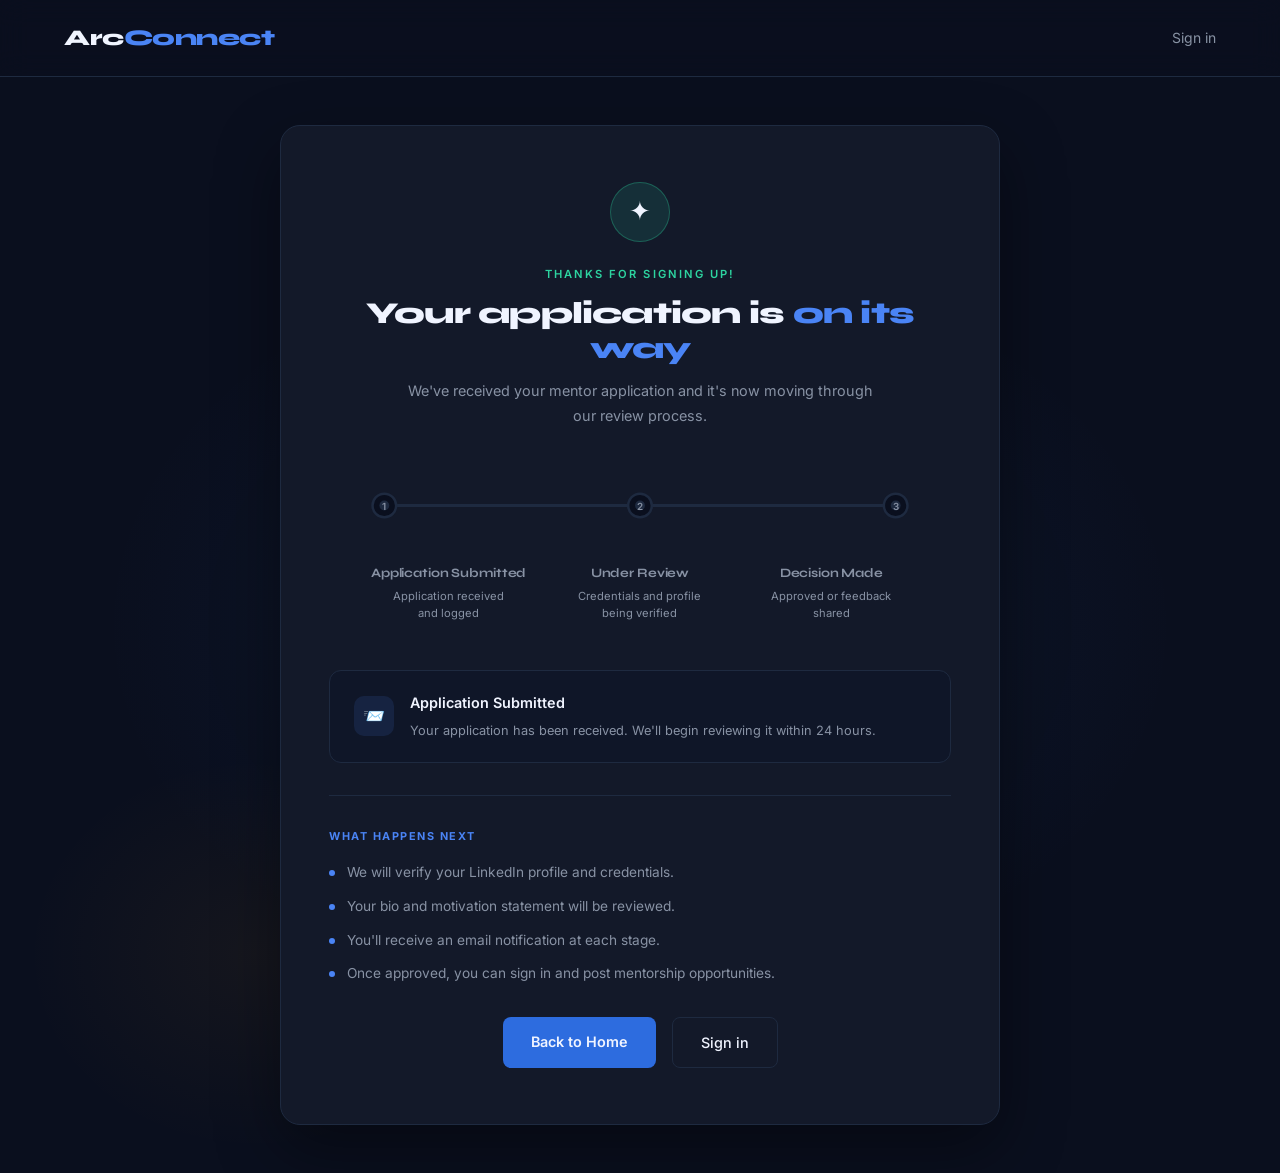
==== public/track.html @ 40a2a5db "Initial commit: ArcConnect project" ====
<!DOCTYPE html>
<html lang="en">
<head>
  <meta charset="UTF-8"/>
  <meta name="viewport" content="width=device-width, initial-scale=1.0"/>
  <title>Application Tracking — ArcConnect</title>
  <link rel="preconnect" href="https://fonts.googleapis.com"/>
  <link href="https://fonts.googleapis.com/css2?family=Syne:wght@400;600;700;800&family=Inter:wght@300;400;500;600&display=swap" rel="stylesheet"/>
  <link rel="stylesheet" href="css/track.css"/>
</head>
<body>

  <!-- NAV -->
  <nav>
    <a href="index.html" class="logo">Arc<span>Connect</span></a>
    <a href="login.html" class="nav-link">Sign in</a>
  </nav>

  <div class="page">
    <div class="page-bg"></div>

    <div class="track-card">

      <!-- Header -->
      <div class="confirm-icon">✦</div>
      <p class="track-eyebrow">Application received</p>
      <h1 class="track-title">Your application is <em>on its way</em></h1>
      <p class="track-desc" id="trackDesc">
        We've received your application and it's now moving through our review process. You'll be notified at each stage.
      </p>

      <!-- Animated tracker SVG -->
      <div class="tracker-wrap">
        <svg id="trackSvg" viewBox="0 0 600 60" xmlns="http://www.w3.org/2000/svg">
          <defs>
            <linearGradient id="lineGrad" x1="0%" y1="0%" x2="100%" y2="0%">
              <stop offset="0%"   stop-color="#2D6CDF"/>
              <stop offset="50%"  stop-color="#4A84F5"/>
              <stop offset="100%" stop-color="#2DD4A0"/>
            </linearGradient>
            <filter id="glow">
              <feGaussianBlur stdDeviation="3" result="b"/>
              <feMerge><feMergeNode in="b"/><feMergeNode in="SourceGraphic"/></feMerge>
            </filter>
          </defs>

          <!-- Base track -->
          <line x1="40" y1="30" x2="560" y2="30" stroke="#1E2A40" stroke-width="3" stroke-linecap="round"/>

          <!-- Animated fill line -->
          <line id="fillLine" x1="40" y1="30" x2="40" y2="30"
                stroke="url(#lineGrad)" stroke-width="3" stroke-linecap="round"
                filter="url(#glow)"/>

          <!-- Travelling dot -->
          <circle id="travelDot" cx="40" cy="30" r="6" fill="#ffffff" opacity="0" filter="url(#glow)"/>

          <!-- Stage nodes -->
          <circle id="node0" cx="40"  cy="30" r="12" fill="#0A0F1E" stroke="#1E2A40" stroke-width="2.5"/>
          <circle id="dot0"  cx="40"  cy="30" r="5"  fill="#1E2A40"/>
          <text   id="num0"  x="40"   y="35"  text-anchor="middle" font-family="Inter" font-size="10" font-weight="600" fill="#8892A4">1</text>

          <circle id="node1" cx="300" cy="30" r="12" fill="#0A0F1E" stroke="#1E2A40" stroke-width="2.5"/>
          <circle id="dot1"  cx="300" cy="30" r="5"  fill="#1E2A40"/>
          <text   id="num1"  x="300"  y="35"  text-anchor="middle" font-family="Inter" font-size="10" font-weight="600" fill="#8892A4">2</text>

          <circle id="node2" cx="560" cy="30" r="12" fill="#0A0F1E" stroke="#1E2A40" stroke-width="2.5"/>
          <circle id="dot2"  cx="560" cy="30" r="5"  fill="#1E2A40"/>
          <text   id="num2"  x="560"  y="35"  text-anchor="middle" font-family="Inter" font-size="10" font-weight="600" fill="#8892A4">3</text>
        </svg>

        <!-- Stage labels -->
        <div class="stage-labels">
          <div class="stage-label">
            <span class="stage-name pending" id="stageName0">Submitted</span>
            <span class="stage-desc">Application received and logged</span>
          </div>
          <div class="stage-label">
            <span class="stage-name pending" id="stageName1">Under Review</span>
            <span class="stage-desc">Credentials and profile being verified</span>
          </div>
          <div class="stage-label">
            <span class="stage-name pending" id="stageName2">Decision</span>
            <span class="stage-desc">Approved or feedback shared</span>
          </div>
        </div>
      </div>

      <!-- Current status box -->
      <div class="status-box">
        <div class="status-icon" style="background:rgba(74,132,245,0.12);">📨</div>
        <div class="status-text">
          <strong id="statusTitle">Application Submitted</strong>
          <span   id="statusDesc">Your application has been received. We'll begin reviewing it within 24 hours.</span>
        </div>
      </div>

      <!-- What happens next -->
      <div class="next-steps" id="nextSteps">
        <p class="next-label">What happens next</p>
        <ul class="next-list" id="nextList"></ul>
      </div>

      <!-- Reviewer panel -->
      <div class="reviewer-panel" id="reviewerPanel" hidden>
        <!-- same as before -->
      </div>

      <!-- Actions -->
      <div class="track-actions" id="trackActions">
        <!-- Will be replaced dynamically by track.js -->
        <a href="index.html" class="btn-primary">Back to Home</a>
        <a href="login.html" class="btn-secondary">Sign in</a>
      </div>

    </div>
  </div>

  <script src="js/track.js"></script>
</body>
</html>
---- public/css/track.css ----
/* ── track.css — ArcConnect Application Tracking Page ── */

*, *::before, *::after { box-sizing: border-box; margin: 0; padding: 0; }

:root {
  --navy:#0A0F1E; --navy2:#0F1628; --cobalt:#2D6CDF; --cobalt2:#4A84F5;
  --amber:#F5A623; --green:#2DD4A0; --white:#F0F4FF; --muted:#8892A4;
  --card:#131929; --border:#1E2A40; --error:#F56565;
}

html { scroll-behavior: smooth; }
body {
  background: var(--navy); color: var(--white);
  font-family: 'Inter', sans-serif; font-size: 16px;
  line-height: 1.6; min-height: 100vh;
  display: flex; flex-direction: column;
}

/* ── NAV ── */
nav {
  display: flex; align-items: center; justify-content: space-between;
  padding: 1.25rem 4rem;
  border-bottom: 1px solid var(--border);
  background: rgba(10,15,30,0.9);
  backdrop-filter: blur(14px);
  position: sticky; top: 0; z-index: 100;
}
.logo { font-family:'Syne',sans-serif; font-weight:800; font-size:1.4rem; letter-spacing:-0.02em; color:var(--white); text-decoration:none; }
.logo span { color: var(--cobalt2); }
.nav-link { font-size:0.875rem; color:var(--muted); text-decoration:none; transition:color 0.2s; }
.nav-link:hover { color: var(--white); }

/* ── PAGE ── */
.page {
  flex: 1; display: flex; align-items: center; justify-content: center;
  padding: 3rem 1.5rem; position: relative; overflow: hidden;
}
.page-bg {
  position: absolute; inset: 0;
  background:
    radial-gradient(ellipse 60% 50% at 50% 50%, rgba(45,108,223,0.09) 0%, transparent 70%),
    radial-gradient(ellipse 30% 30% at 20% 80%, rgba(245,166,35,0.05) 0%, transparent 60%);
  pointer-events: none;
}

/* ── CARD ── */
.track-card {
  background: var(--card); border: 1px solid var(--border);
  border-radius: 20px; max-width: 720px; width: 100%;
  padding: 3.5rem 3rem;
  box-shadow: 0 24px 64px rgba(0,0,0,0.4);
  position: relative; z-index: 1;
  text-align: center;
}

/* ── HEADER ── */
.confirm-icon {
  width: 60px; height: 60px; border-radius: 50%;
  background: rgba(45,212,160,0.12);
  border: 1px solid rgba(45,212,160,0.3);
  display: flex; align-items: center; justify-content: center;
  margin: 0 auto 1.5rem;
  font-size: 1.6rem;
}
.track-eyebrow {
  font-size: 0.7rem; font-weight: 600;
  letter-spacing: 0.18em; text-transform: uppercase;
  color: var(--green); margin-bottom: 0.75rem;
}
.track-title {
  font-family: 'Syne', sans-serif; font-size: 1.9rem;
  font-weight: 800; letter-spacing: -0.025em;
  line-height: 1.15; margin-bottom: 0.75rem;
}
.track-title em { font-style: normal; color: var(--cobalt2); }
.track-desc {
  font-size: 0.9rem; color: var(--muted);
  max-width: 480px; margin: 0 auto 3rem;
  line-height: 1.75;
}

/* ── TRACKER LINE ── */
.tracker-wrap {
  position: relative;
  margin: 0 auto 3rem;
  padding: 0 1rem;
}
#trackSvg { width: 100%; overflow: visible; }

/* ── STAGE LABELS ── */
.stage-labels {
  display: flex;
  justify-content: space-between;
  margin-top: 1.25rem;
  padding: 0 0.5rem;
}
.stage-label {
  display: flex; flex-direction: column;
  align-items: center; gap: 0.3rem;
  flex: 1;
}
.stage-name {
  font-family: 'Syne', sans-serif;
  font-size: 0.8rem; font-weight: 700;
  letter-spacing: -0.01em;
  transition: color 0.4s;
}
.stage-name.active  { color: var(--white); }
.stage-name.done    { color: var(--green); }
.stage-name.pending { color: var(--muted); }
.stage-desc {
  font-size: 0.7rem; color: var(--muted);
  line-height: 1.5; text-align: center;
  max-width: 130px;
}

/* ── STATUS BOX ── */
.status-box {
  background: var(--navy2); border: 1px solid var(--border);
  border-radius: 12px; padding: 1.25rem 1.5rem;
  display: flex; align-items: center; gap: 1rem;
  margin-bottom: 2rem; text-align: left;
}
.status-icon {
  width: 40px; height: 40px; border-radius: 10px;
  display: flex; align-items: center; justify-content: center;
  font-size: 1.1rem; flex-shrink: 0;
}
.status-text strong {
  display: block; font-size: 0.9rem; font-weight: 600;
  margin-bottom: 0.2rem;
}
.status-text span { font-size: 0.8rem; color: var(--muted); }

/* ── WHAT HAPPENS NEXT ── */
.next-steps {
  border-top: 1px solid var(--border);
  padding-top: 2rem; text-align: left;
  margin-bottom: 2rem;
}
.next-label {
  font-size: 0.68rem; font-weight: 700;
  letter-spacing: 0.14em; text-transform: uppercase;
  color: var(--cobalt2); margin-bottom: 1rem;
}
.next-list { list-style: none; display: flex; flex-direction: column; gap: 0.75rem; }
.next-list li {
  display: flex; align-items: flex-start; gap: 0.75rem;
  font-size: 0.855rem; color: var(--muted); line-height: 1.6;
}
.next-dot {
  width: 6px; height: 6px; border-radius: 50%;
  background: var(--cobalt2); flex-shrink: 0; margin-top: 0.5rem;
}

/* ── REVIEWER PANEL ── */
.reviewer-panel {
  border-top: 1px solid var(--border);
  padding-top: 2rem; text-align: left;
  margin-bottom: 2rem;
}
.applicant-summary {
  background: var(--navy2); border: 1px solid var(--border);
  border-radius: 12px; padding: 1rem 1.25rem;
  margin-bottom: 1.25rem;
  font-size: 0.83rem; color: var(--muted); line-height: 1.7;
}
.applicant-summary strong { color: var(--white); font-weight: 600; }
.applicant-summary .badge {
  display: inline-block; margin-top: 0.5rem;
  font-size: 0.68rem; font-weight: 700; letter-spacing: 0.06em;
  text-transform: uppercase; padding: 0.2rem 0.6rem;
  border-radius: 999px;
}
.badge.pending   { background: rgba(245,166,35,0.12); color: var(--amber); }
.badge.accepted  { background: rgba(45,212,160,0.12); color: var(--green); }
.badge.rejected  { background: rgba(245,101,101,0.12); color: var(--error); }

.reviewer-actions { display: flex; gap: 1rem; flex-wrap: wrap; margin-bottom: 1rem; }

.btn-danger {
  background: transparent; color: var(--error);
  padding: 0.8rem 1.75rem; border-radius: 8px;
  font-weight: 600; font-size: 0.9rem;
  border: 1px solid var(--error); cursor: pointer;
  transition: background 0.2s, color 0.2s, transform 0.15s;
}
.btn-danger:hover { background: var(--error); color: var(--white); transform: translateY(-1px); }
.btn-danger:disabled, .btn-primary:disabled, .btn-secondary:disabled {
  opacity: 0.5; cursor: not-allowed; transform: none;
}

.btn-small { padding: 0.55rem 1.1rem; font-size: 0.82rem; }

.confirm-box {
  background: var(--navy2); border: 1px solid var(--border);
  border-radius: 12px; padding: 1rem 1.25rem;
  display: flex; align-items: center; justify-content: space-between;
  gap: 1rem; flex-wrap: wrap; margin-bottom: 1rem;
  font-size: 0.85rem;
}
.confirm-box-actions { display: flex; gap: 0.6rem; flex-shrink: 0; }

.reviewer-msg { font-size: 0.83rem; min-height: 1.2em; }
.reviewer-msg.success { color: var(--green); }
.reviewer-msg.error   { color: var(--error); }
.reviewer-msg.loading { color: var(--muted); }

/* ── ACTIONS ── */
.track-actions {
  display: flex; gap: 1rem; justify-content: center; flex-wrap: wrap;
}
.btn-primary {
  background: var(--cobalt); color: var(--white);
  padding: 0.8rem 1.75rem; border-radius: 8px;
  font-weight: 600; font-size: 0.9rem;
  text-decoration: none; border: none; cursor: pointer;
  transition: background 0.2s, transform 0.15s;
  display: inline-block;
}
.btn-primary:hover { background: var(--cobalt2); transform: translateY(-1px); }
.btn-secondary {
  background: transparent; color: var(--white);
  padding: 0.8rem 1.75rem; border-radius: 8px;
  font-weight: 500; font-size: 0.9rem;
  text-decoration: none; border: 1px solid var(--border);
  transition: border-color 0.2s, transform 0.15s;
  display: inline-block;
}
.btn-secondary:hover { border-color: var(--muted); transform: translateY(-1px); }

/* ── RESPONSIVE ── */
@media(max-width: 600px) {
  nav { padding: 1rem 1.5rem; }
  .track-card { padding: 2.5rem 1.5rem; }
  .track-title { font-size: 1.5rem; }
  .stage-desc { display: none; }
  .confirm-box { flex-direction: column; align-items: stretch; }
  .confirm-box-actions { justify-content: stretch; }
  .confirm-box-actions button { flex: 1; }
}
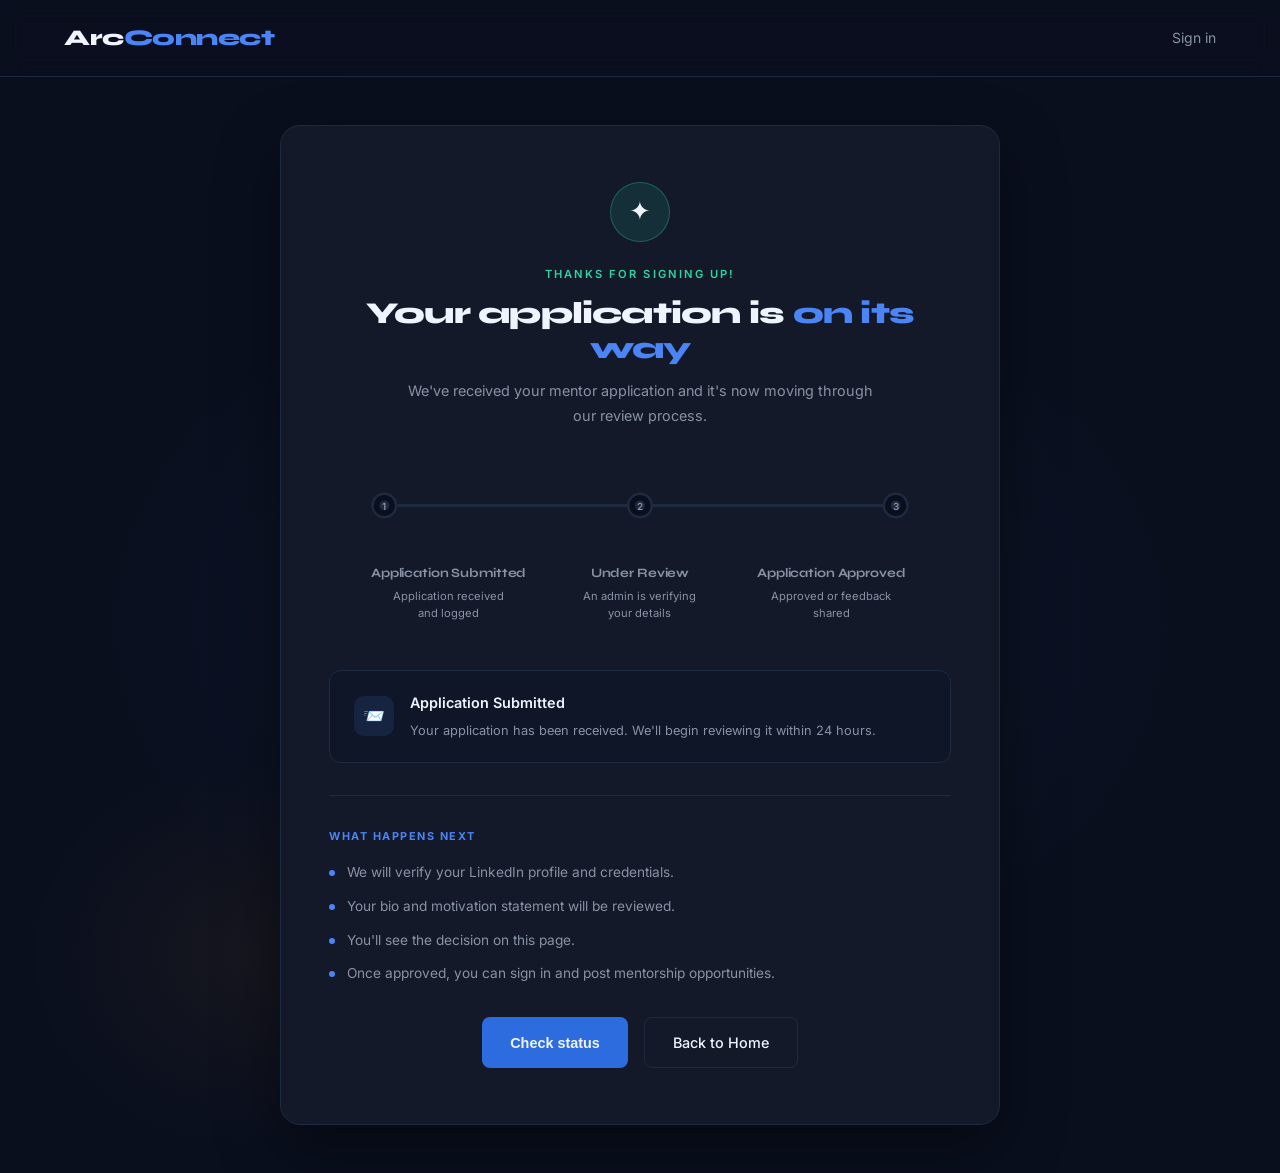
==== commit 34610922: "Add admin dashboard frontend and update tracking/auth" ====
--- a/public/track.html
+++ b/public/track.html
@@ -22,9 +22,9 @@
     <div class="track-card">
 
       <!-- Header -->
-      <div class="confirm-icon">✦</div>
-      <p class="track-eyebrow">Application received</p>
-      <h1 class="track-title">Your application is <em>on its way</em></h1>
+      <div class="confirm-icon" id="confirmIcon">✦</div>
+      <p class="track-eyebrow" id="trackEyebrow">Application received</p>
+      <h1 class="track-title" id="trackTitle">Your application is <em>on its way</em></h1>
       <p class="track-desc" id="trackDesc">
         We've received your application and it's now moving through our review process. You'll be notified at each stage.
       </p>
@@ -77,7 +77,7 @@
           </div>
           <div class="stage-label">
             <span class="stage-name pending" id="stageName1">Under Review</span>
-            <span class="stage-desc">Credentials and profile being verified</span>
+            <span class="stage-desc">An admin is verifying your details</span>
           </div>
           <div class="stage-label">
             <span class="stage-name pending" id="stageName2">Decision</span>
@@ -86,14 +86,15 @@
         </div>
       </div>
 
-      <!-- Current status box -->
+      <!-- Current status box (updated from the admin's decision) -->
       <div class="status-box">
-        <div class="status-icon" style="background:rgba(74,132,245,0.12);">📨</div>
+        <div class="status-icon" id="statusIcon" style="background:rgba(74,132,245,0.12);">📨</div>
         <div class="status-text">
           <strong id="statusTitle">Application Submitted</strong>
           <span   id="statusDesc">Your application has been received. We'll begin reviewing it within 24 hours.</span>
         </div>
       </div>
+      <p class="track-desc" id="lastChecked" hidden></p>
 
       <!-- What happens next -->
       <div class="next-steps" id="nextSteps">
@@ -106,9 +107,7 @@
         <!-- same as before -->
       </div>
 
-      <!-- Actions -->
       <div class="track-actions" id="trackActions">
-        <!-- Will be replaced dynamically by track.js -->
         <a href="index.html" class="btn-primary">Back to Home</a>
         <a href="login.html" class="btn-secondary">Sign in</a>
       </div>
@@ -118,4 +117,4 @@
 
   <script src="js/track.js"></script>
 </body>
-</html>
+</html>
